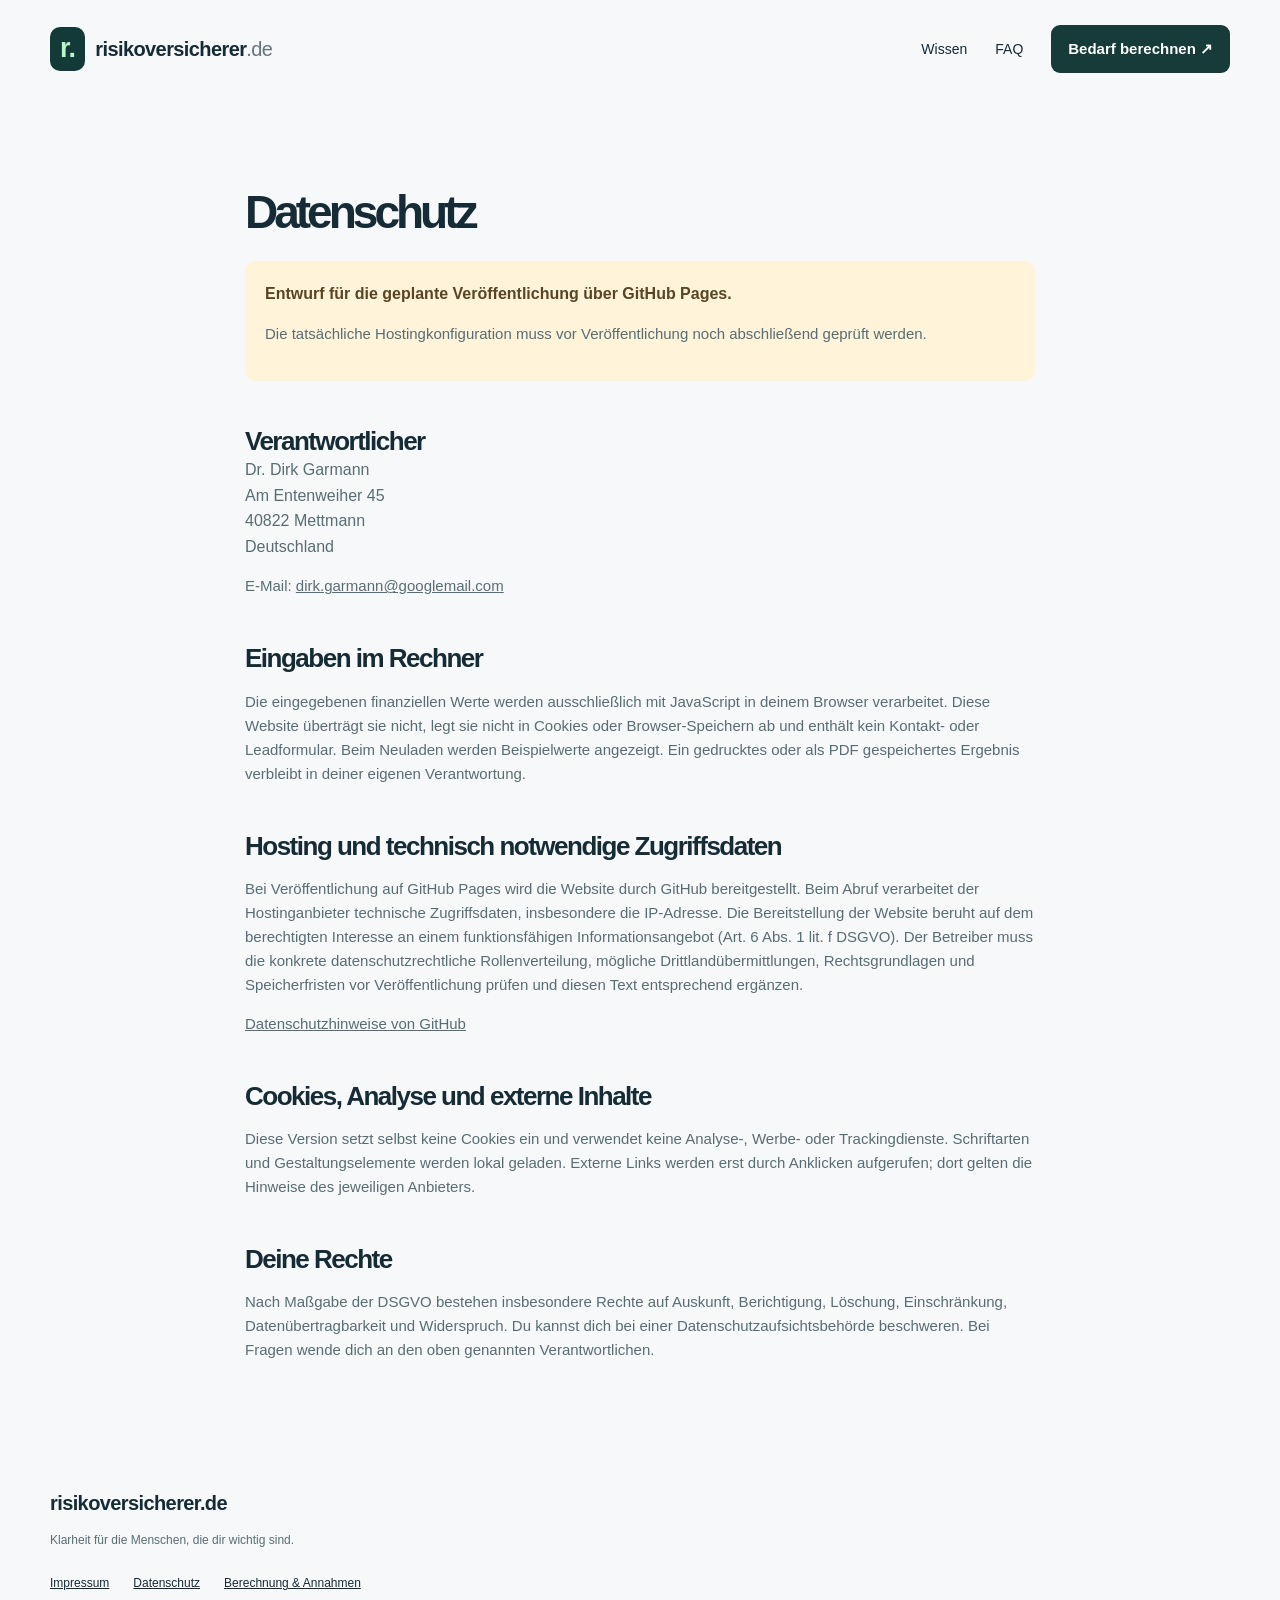
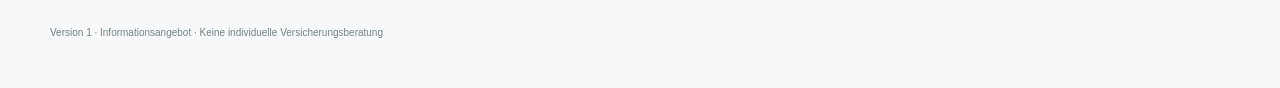
==== datenschutz.html @ a699d67f "Website-Dateien hinzufügen und README aktualisieren" ====
<!doctype html>
<html lang="de">
<head>
  <meta charset="utf-8">
  <meta name="viewport" content="width=device-width,initial-scale=1">
  <meta name="robots" content="noindex,nofollow">
  <meta name="description" content="Datenschutzhinweise von risikoversicherer.de.">
  <title>Datenschutz | risikoversicherer.de</title>
  <link rel="icon" href="assets/icon.svg" type="image/svg+xml">
  <link rel="stylesheet" href="assets/style.css">
  <link rel="stylesheet" href="assets/legal.css">
</head>
<body>
  <a class="skip" href="#main">Zum Inhalt</a>
  <header class="header">
    <a class="brand" href="index.html"><span class="logo">r.</span>risikoversicherer<span class="domain">.de</span></a>
    <nav aria-label="Hauptnavigation">
      <a href="index.html#ratgeber">Wissen</a>
      <a href="index.html#fragen">FAQ</a>
      <a class="button small" href="index.html#rechner">Bedarf berechnen ↗</a>
    </nav>
  </header>

  <main id="main" class="article">
    <h1>Datenschutz</h1>

    <div class="notice" role="note">
      <strong>Entwurf für die geplante Veröffentlichung über GitHub Pages.</strong>
      <p>Die tatsächliche Hostingkonfiguration muss vor Veröffentlichung noch abschließend geprüft werden.</p>
    </div>

    <h2>Verantwortlicher</h2>
    <address>
      Dr. Dirk Garmann<br>
      Am Entenweiher 45<br>
      40822 Mettmann<br>
      Deutschland
    </address>
    <p>E-Mail: <a href="mailto:dirk.garmann@googlemail.com">dirk.garmann@googlemail.com</a></p>

    <h2>Eingaben im Rechner</h2>
    <p>Die eingegebenen finanziellen Werte werden ausschließlich mit JavaScript in deinem Browser verarbeitet. Diese Website überträgt sie nicht, legt sie nicht in Cookies oder Browser-Speichern ab und enthält kein Kontakt- oder Leadformular. Beim Neuladen werden Beispielwerte angezeigt. Ein gedrucktes oder als PDF gespeichertes Ergebnis verbleibt in deiner eigenen Verantwortung.</p>

    <h2>Hosting und technisch notwendige Zugriffsdaten</h2>
    <p>Bei Veröffentlichung auf GitHub Pages wird die Website durch GitHub bereitgestellt. Beim Abruf verarbeitet der Hostinganbieter technische Zugriffsdaten, insbesondere die IP-Adresse. Die Bereitstellung der Website beruht auf dem berechtigten Interesse an einem funktionsfähigen Informationsangebot (Art. 6 Abs. 1 lit. f DSGVO). Der Betreiber muss die konkrete datenschutzrechtliche Rollenverteilung, mögliche Drittlandübermittlungen, Rechtsgrundlagen und Speicherfristen vor Veröffentlichung prüfen und diesen Text entsprechend ergänzen.</p>
    <p><a href="https://docs.github.com/en/site-policy/privacy-policies/github-general-privacy-statement">Datenschutzhinweise von GitHub</a></p>

    <h2>Cookies, Analyse und externe Inhalte</h2>
    <p>Diese Version setzt selbst keine Cookies ein und verwendet keine Analyse-, Werbe- oder Trackingdienste. Schriftarten und Gestaltungselemente werden lokal geladen. Externe Links werden erst durch Anklicken aufgerufen; dort gelten die Hinweise des jeweiligen Anbieters.</p>

    <h2>Deine Rechte</h2>
    <p>Nach Maßgabe der DSGVO bestehen insbesondere Rechte auf Auskunft, Berichtigung, Löschung, Einschränkung, Datenübertragbarkeit und Widerspruch. Du kannst dich bei einer Datenschutzaufsichtsbehörde beschweren. Bei Fragen wende dich an den oben genannten Verantwortlichen.</p>
  </main>

  <footer>
    <a class="brand" href="index.html">risikoversicherer.de</a>
    <p>Klarheit für die Menschen, die dir wichtig sind.</p>
    <div>
      <a href="impressum.html">Impressum</a>
      <a href="datenschutz.html">Datenschutz</a>
      <a href="index.html#methodik">Berechnung &amp; Annahmen</a>
    </div>
    <small>Version 1 · Informationsangebot · Keine individuelle Versicherungsberatung</small>
  </footer>
</body>
</html>
---- assets/style.css ----
*{box-sizing:border-box}html{scroll-behavior:smooth;scroll-padding-top:35px}body{margin:0;background:#f7f8fa;color:#152b35;font-family:Arial,Helvetica,sans-serif;line-height:1.6}a{color:inherit}button,input{font:inherit}a,button,input,summary{ -webkit-tap-highlight-color:transparent}a:focus-visible,button:focus-visible,input:focus-visible,summary:focus-visible{outline:3px solid #007e69;outline-offset:5px}.header{max-width:1240px;margin:auto;padding:25px 30px;display:flex;align-items:center;justify-content:space-between;gap:24px}.brand{display:flex;align-items:center;font-size:20px;font-weight:700;letter-spacing:-.6px;text-decoration:none}.logo{background:#143a38;color:#b8f6ca;padding:0 10px;border-radius:10px;margin-right:10px;font-size:27px}.domain{font-weight:400;color:#64757b}nav{display:flex;gap:28px;align-items:center}nav a{text-decoration:none;font-size:14px}.button{background:#b9f2c8;color:#16372b;border:0;border-radius:9px;display:inline-flex;justify-content:center;align-items:center;gap:30px;padding:17px 25px;text-decoration:none;font-weight:700;font-size:15px;cursor:pointer}.button:hover{background:#a0e8b4}.small{padding:12px 17px;background:#163b38;color:white}.hero{max-width:1240px;margin:20px auto 55px;padding:40px 30px;display:grid;grid-template-columns:1fr 1fr;gap:65px;align-items:center}.eyebrow{font-size:11px;font-weight:700;letter-spacing:1.8px}.eyebrow span{display:inline-block;width:7px;height:7px;border-radius:50%;background:#458f6a;margin-right:7px}h1{font-size:clamp(48px,5.5vw,76px);line-height:1.05;letter-spacing:-4px;margin:25px 0}h1 em{font-style:normal;color:#348269}.lead{font-size:18px;color:#5b6d74;max-width:470px;margin-bottom:28px}.micro{font-size:11px;color:#687a7e;margin-top:17px}.hero-visual{position:relative;min-height:470px;background:#173c39;border-radius:24px;overflow:hidden;display:flex;flex-direction:column;justify-content:center;padding:45px 35px;color:white}.visual-label{font-size:10px;letter-spacing:2px;position:absolute;top:28px;left:35px;color:#adccc0}.orbit{position:absolute;width:550px;height:550px;border:1px solid #47715a;border-radius:50%;left:100px;top:-210px}.orbit-two{width:650px;height:650px;left:45px;top:-255px}.example{position:relative;background:#fff;color:#173b35;border-radius:15px;padding:27px;box-shadow:0 20px 45px #071d2330}.example .eyebrow{color:#6b8279}.example-amount{font-size:53px;letter-spacing:-2px;font-weight:700;line-height:1.3;margin-top:14px}.example-amount span{font-size:30px;font-weight:400}.example p{font-size:12px;color:#6c7a7b}.segments{display:flex;height:10px;border-radius:8px;overflow:hidden;gap:4px;margin:22px 0 12px}.segments span:nth-child(1){background:#358571;width:38%}.segments span:nth-child(2){background:#b6dfba;width:56%}.segments span:nth-child(3){background:#d5dddf;width:6%}.legend{display:flex;flex-direction:column;font-size:11px;color:#617471;gap:3px}.example-bottom{margin-top:20px;padding-top:17px;border-top:1px solid #e8eeee;display:flex;justify-content:space-between;font-size:10px;align-items:center;gap:10px}.badge{background:#edf7ed;padding:5px 9px;border-radius:5px}.floating{position:relative;margin:20px 0 0 auto;font-size:12px;color:#d6ecdb}.trust-strip{max-width:1180px;margin:auto;border-block:1px solid #dde5e6;display:flex;justify-content:space-between;padding:25px 0;font-size:13px;color:#51666a}.section{max-width:1240px;margin:auto;padding:85px 30px}.section-heading{display:grid;grid-template-columns:1fr 1fr;gap:70px;align-items:end;margin-bottom:35px}h2{font-size:39px;line-height:1.2;letter-spacing:-1.5px;margin:15px 0 0}h3{line-height:1.3}p{color:#586d73}.section-heading>p{margin:0;max-width:470px}.calculator{display:grid;grid-template-columns:1.4fr 1fr;border:1px solid #dbe4e4;background:#fff;border-radius:18px;overflow:hidden;box-shadow:0 12px 45px #18343408}.calculator form{padding:32px}.form-head{display:flex;justify-content:space-between;align-items:center;gap:12px;margin-bottom:25px}.form-head h3{margin:0;font-size:19px}.form-head span{font-size:10px;color:#718186}.fields{display:grid;grid-template-columns:1fr 1fr;gap:24px 20px}label{font-size:12px;font-weight:700;display:block}input[type=number]{display:block;width:100%;margin:9px 0 7px;padding:12px 14px;font-size:19px;font-weight:700;background:#f8faf9;border:1px solid #d5dfdf;border-radius:7px;color:#1f4037}label small{display:block;font-size:10px;font-weight:400;color:#697a7f;line-height:1.5}.range-label{margin-top:27px;display:flex;justify-content:space-between}.range-label strong{color:#28745c}input[type=range]{width:100%;accent-color:#377f65;margin:15px 0 0}.range-ends{display:flex;justify-content:space-between;font-size:10px;color:#72868a}.hint{font-size:11px;margin:18px 0 24px}.text-button{background:none;border:0;font-size:11px;color:#5c7177;text-decoration:underline;cursor:pointer;padding:12px}.result{background:#173d38;color:white;padding:35px;display:flex;flex-direction:column}.result .eyebrow{color:#bcdfc9}.result h3{font-size:44px;letter-spacing:-1.7px;line-height:1.2;margin:23px 0 6px;overflow-wrap:anywhere}.result p{color:#c2d7ce;font-size:12px}.result-lines{margin:25px 0}.result-lines>div{display:flex;justify-content:space-between;gap:20px;font-size:11px;padding:13px 0;border-bottom:1px solid #ffffff20}.result-lines strong{white-space:nowrap}.result-note{line-height:1.7}.secondary{background:#ffffff10;border:1px solid #5b7b6d;color:white;margin-top:15px}.secondary:hover{background:#ffffff20}.result-link{font-size:11px;text-align:center;margin-top:18px}.privacy-note{margin-top:auto!important;padding-top:28px;font-size:10px!important}.knowledge{border-top:1px solid #dde5e6}.cards{display:grid;grid-template-columns:repeat(3,1fr);gap:22px;margin-top:35px}.cards a{padding:30px;background:white;border:1px solid #e0e7e5;border-radius:13px;text-decoration:none;transition:transform .15s}.cards a:hover{transform:translateY(-4px)}.card-number{font-size:10px;letter-spacing:1px;color:#5d8877}.cards h3{font-size:23px;letter-spacing:-.5px;margin:25px 0 15px}.cards p{font-size:13px;min-height:65px}.cards a>span:last-child{font-size:12px;font-weight:700}.method{display:grid;grid-template-columns:1fr 1fr;gap:60px;background:#edf2ee;border-radius:18px}.method p{font-size:13px}.formula{font-size:19px;font-weight:700;line-height:1.8;border-left:3px solid #3c8b6b;padding:12px 22px;margin:25px 0}.faq{max-width:960px}details{border-bottom:1px solid #dbe3e2;padding:22px 0}details:first-of-type{margin-top:30px}summary{font-weight:700;cursor:pointer;font-size:15px}details p{font-size:14px;max-width:700px}.closing{text-align:center;background:#173d38;color:#fff;padding:65px 25px}.closing .eyebrow{color:#b4d9c4}.closing h2{font-size:47px;margin:20px 0 30px}footer{max-width:1240px;margin:auto;padding:45px 30px}footer p{font-size:12px}footer div{display:flex;gap:24px;margin:24px 0;font-size:12px}footer small{font-size:10px;color:#748385}.skip{position:absolute;left:10px;top:-100px;background:white;padding:10px;z-index:9}.skip:focus{top:10px}.article{max-width:850px;min-height:60vh;margin:35px auto;padding:30px}.article h1{font-size:46px}.article h2{font-size:26px;margin-top:45px}.article p,.article li{font-size:15px}.notice{background:#fff3da;padding:20px;border-radius:10px;color:#594423}#error{color:#ae2626;font-size:12px}@media(max-width:850px){.hero{gap:30px}.hero-visual{padding:30px 22px;min-height:430px}.example-amount{font-size:43px}.calculator{grid-template-columns:1fr}.result h3{font-size:45px}.cards{gap:12px}.cards a{padding:20px}.method{margin:0 20px}.header nav{gap:16px}.brand{font-size:17px}}@media(max-width:620px){.header{padding:20px;align-items:flex-start}nav>a:not(.button){display:none}.header .brand .domain{display:none}.logo{font-size:21px;margin-right:7px}.small{font-size:11px;padding:10px}.hero{grid-template-columns:1fr;margin:0 0 25px;padding:30px 20px;gap:30px}h1{font-size:57px;letter-spacing:-3px}.hero-visual{min-height:350px;padding:55px 25px 25px}.trust-strip{margin:0 20px;font-size:10px;gap:12px}.section{padding:55px 20px}.section-heading{grid-template-columns:1fr;gap:20px}h2{font-size:31px}.calculator form,.result{padding:24px}.fields{gap:20px 15px}.fields label{font-size:11px}.form-head{align-items:flex-start}.cards{grid-template-columns:1fr}.cards p{min-height:0}.method{grid-template-columns:1fr;gap:20px;padding:30px 24px}.article{padding:20px}.article h1{font-size:37px}footer div{flex-wrap:wrap}.closing h2{font-size:38px}}@media(prefers-reduced-motion:reduce){html{scroll-behavior:auto}.cards a{transition:none}}@media print{.header,.hero,.trust-strip,.knowledge,.method,.faq,.closing,footer,.button,.text-button,.result-link{display:none!important}.section{padding:0}.calculator{grid-template-columns:1fr 1fr;box-shadow:none}.result{background:white;color:black}.result p,.result .eyebrow{color:#333}.result-lines>div{border-color:#ccc}.calculator form{padding:12px}.fields{gap:12px}input{border:none!important}body{background:white}.privacy-note{display:none}.section-heading{margin-bottom:20px}h2{font-size:25px}}
---- assets/legal.css ----
.article address {
  color: #586d73;
  font-style: normal;
}

.legal-todo {
  background: #fff3da;
  border-radius: 4px;
  color: #594423;
  padding: 1px 4px;
}
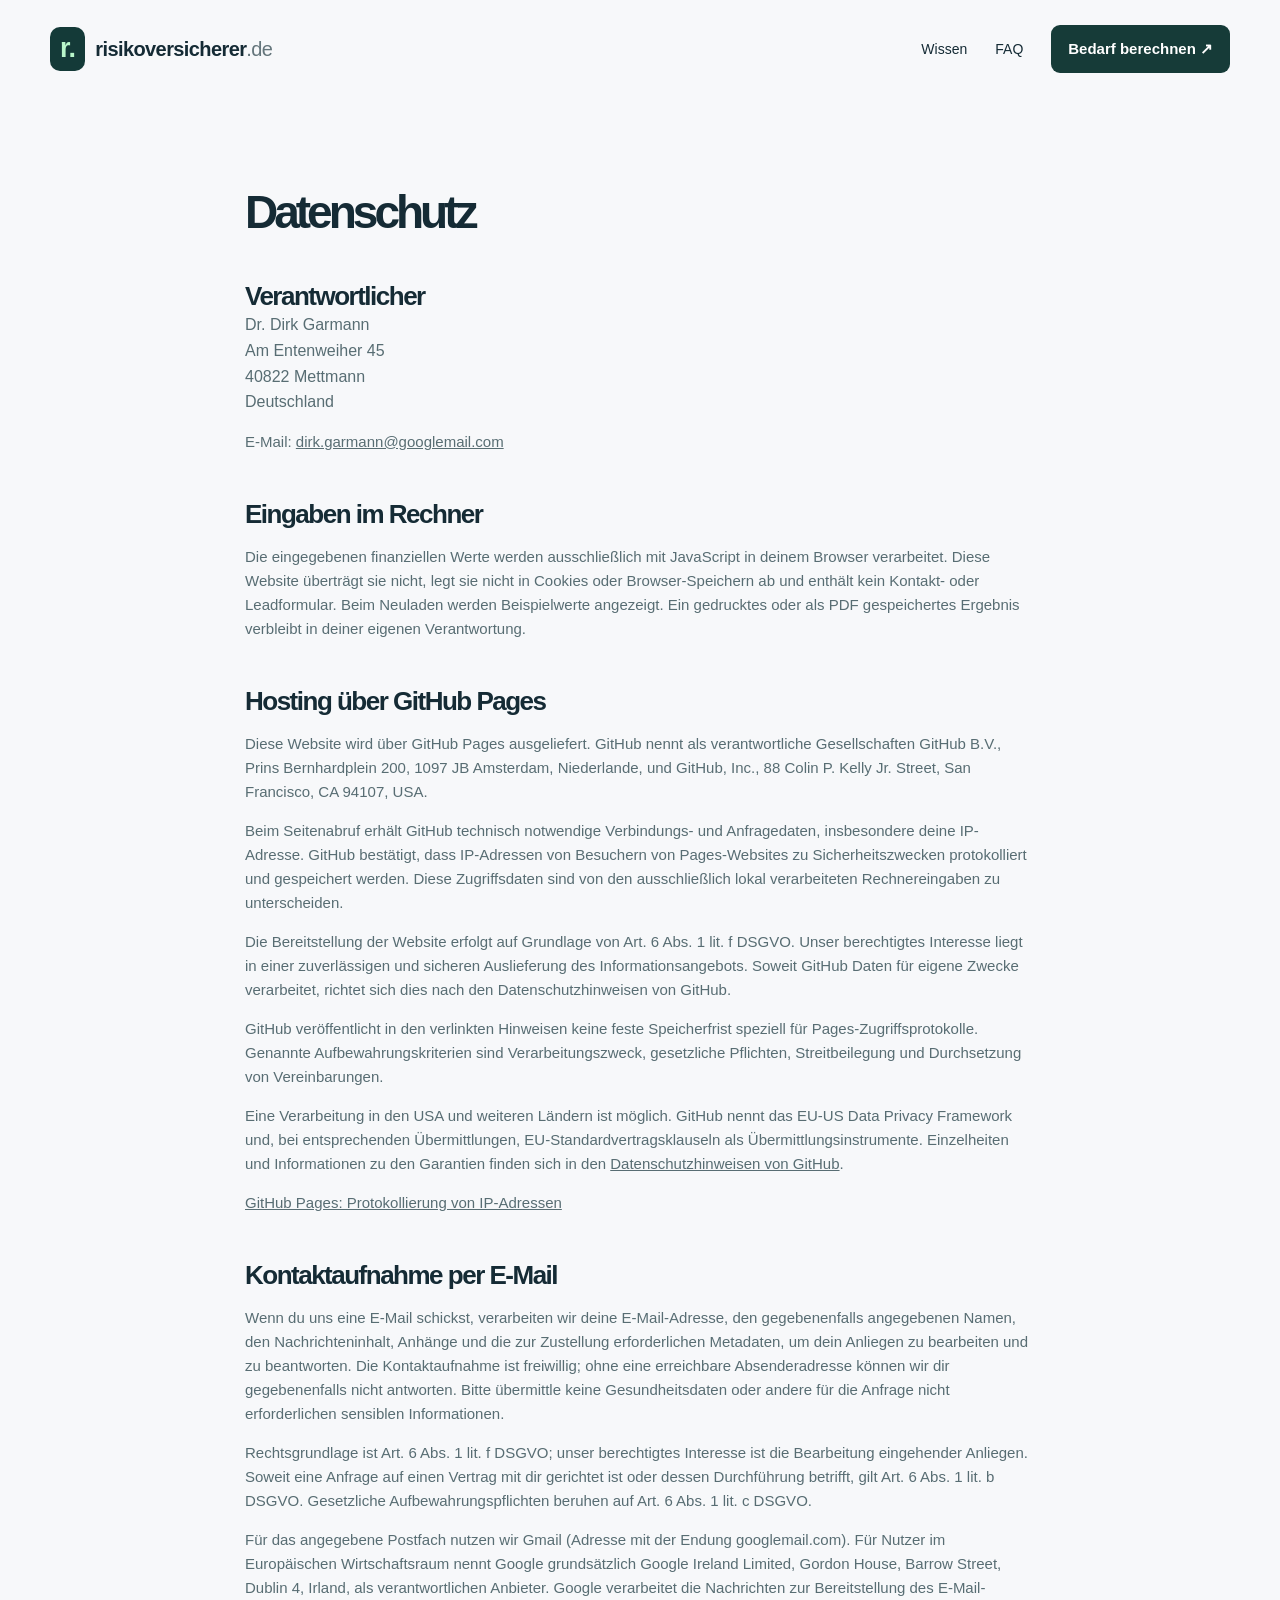
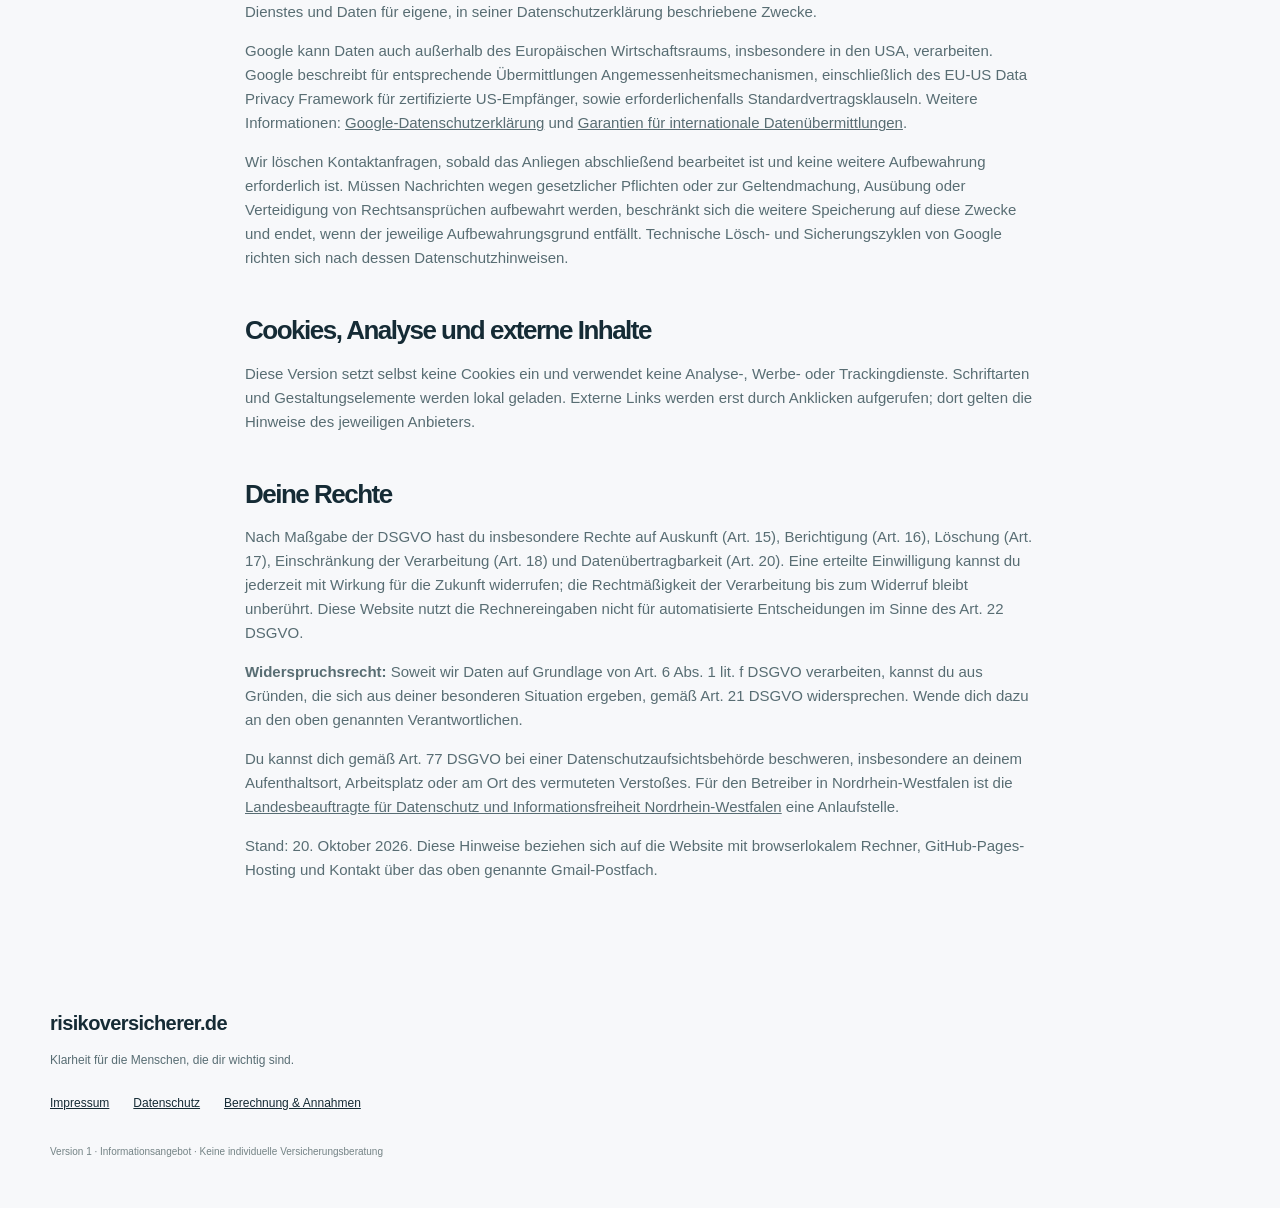
==== commit 08f961f1: "Add files via upload" ====
--- a/datenschutz.html
+++ b/datenschutz.html
@@ -24,10 +24,6 @@
   <main id="main" class="article">
     <h1>Datenschutz</h1>
 
-    <div class="notice" role="note">
-      <strong>Entwurf für die geplante Veröffentlichung über GitHub Pages.</strong>
-      <p>Die tatsächliche Hostingkonfiguration muss vor Veröffentlichung noch abschließend geprüft werden.</p>
-    </div>
 
     <h2>Verantwortlicher</h2>
     <address>
@@ -41,15 +37,29 @@
     <h2>Eingaben im Rechner</h2>
     <p>Die eingegebenen finanziellen Werte werden ausschließlich mit JavaScript in deinem Browser verarbeitet. Diese Website überträgt sie nicht, legt sie nicht in Cookies oder Browser-Speichern ab und enthält kein Kontakt- oder Leadformular. Beim Neuladen werden Beispielwerte angezeigt. Ein gedrucktes oder als PDF gespeichertes Ergebnis verbleibt in deiner eigenen Verantwortung.</p>
 
-    <h2>Hosting und technisch notwendige Zugriffsdaten</h2>
-    <p>Bei Veröffentlichung auf GitHub Pages wird die Website durch GitHub bereitgestellt. Beim Abruf verarbeitet der Hostinganbieter technische Zugriffsdaten, insbesondere die IP-Adresse. Die Bereitstellung der Website beruht auf dem berechtigten Interesse an einem funktionsfähigen Informationsangebot (Art. 6 Abs. 1 lit. f DSGVO). Der Betreiber muss die konkrete datenschutzrechtliche Rollenverteilung, mögliche Drittlandübermittlungen, Rechtsgrundlagen und Speicherfristen vor Veröffentlichung prüfen und diesen Text entsprechend ergänzen.</p>
-    <p><a href="https://docs.github.com/en/site-policy/privacy-policies/github-general-privacy-statement">Datenschutzhinweise von GitHub</a></p>
+    <h2>Hosting über GitHub Pages</h2>
+    <p>Diese Website wird über GitHub Pages ausgeliefert. GitHub nennt als verantwortliche Gesellschaften GitHub B.V., Prins Bernhardplein 200, 1097 JB Amsterdam, Niederlande, und GitHub, Inc., 88 Colin P. Kelly Jr. Street, San Francisco, CA 94107, USA.</p>
+    <p>Beim Seitenabruf erhält GitHub technisch notwendige Verbindungs- und Anfragedaten, insbesondere deine IP-Adresse. GitHub bestätigt, dass IP-Adressen von Besuchern von Pages-Websites zu Sicherheitszwecken protokolliert und gespeichert werden. Diese Zugriffsdaten sind von den ausschließlich lokal verarbeiteten Rechnereingaben zu unterscheiden.</p>
+    <p>Die Bereitstellung der Website erfolgt auf Grundlage von Art. 6 Abs. 1 lit. f DSGVO. Unser berechtigtes Interesse liegt in einer zuverlässigen und sicheren Auslieferung des Informationsangebots. Soweit GitHub Daten für eigene Zwecke verarbeitet, richtet sich dies nach den Datenschutzhinweisen von GitHub.</p>
+    <p>GitHub veröffentlicht in den verlinkten Hinweisen keine feste Speicherfrist speziell für Pages-Zugriffsprotokolle. Genannte Aufbewahrungskriterien sind Verarbeitungszweck, gesetzliche Pflichten, Streitbeilegung und Durchsetzung von Vereinbarungen.</p>
+    <p>Eine Verarbeitung in den USA und weiteren Ländern ist möglich. GitHub nennt das EU-US Data Privacy Framework und, bei entsprechenden Übermittlungen, EU-Standardvertragsklauseln als Übermittlungsinstrumente. Einzelheiten und Informationen zu den Garantien finden sich in den <a href="https://docs.github.com/en/site-policy/privacy-policies/github-general-privacy-statement#international-data-transfers">Datenschutzhinweisen von GitHub</a>.</p>
+    <p><a href="https://docs.github.com/en/pages/getting-started-with-github-pages/what-is-github-pages#data-collection">GitHub Pages: Protokollierung von IP-Adressen</a></p>
+
+    <h2>Kontaktaufnahme per E-Mail</h2>
+    <p>Wenn du uns eine E-Mail schickst, verarbeiten wir deine E-Mail-Adresse, den gegebenenfalls angegebenen Namen, den Nachrichteninhalt, Anhänge und die zur Zustellung erforderlichen Metadaten, um dein Anliegen zu bearbeiten und zu beantworten. Die Kontaktaufnahme ist freiwillig; ohne eine erreichbare Absenderadresse können wir dir gegebenenfalls nicht antworten. Bitte übermittle keine Gesundheitsdaten oder andere für die Anfrage nicht erforderlichen sensiblen Informationen.</p>
+    <p>Rechtsgrundlage ist Art. 6 Abs. 1 lit. f DSGVO; unser berechtigtes Interesse ist die Bearbeitung eingehender Anliegen. Soweit eine Anfrage auf einen Vertrag mit dir gerichtet ist oder dessen Durchführung betrifft, gilt Art. 6 Abs. 1 lit. b DSGVO. Gesetzliche Aufbewahrungspflichten beruhen auf Art. 6 Abs. 1 lit. c DSGVO.</p>
+    <p>Für das angegebene Postfach nutzen wir Gmail (Adresse mit der Endung googlemail.com). Für Nutzer im Europäischen Wirtschaftsraum nennt Google grundsätzlich Google Ireland Limited, Gordon House, Barrow Street, Dublin 4, Irland, als verantwortlichen Anbieter. Google verarbeitet die Nachrichten zur Bereitstellung des E-Mail-Dienstes und Daten für eigene, in seiner Datenschutzerklärung beschriebene Zwecke.</p>
+    <p>Google kann Daten auch außerhalb des Europäischen Wirtschaftsraums, insbesondere in den USA, verarbeiten. Google beschreibt für entsprechende Übermittlungen Angemessenheitsmechanismen, einschließlich des EU-US Data Privacy Framework für zertifizierte US-Empfänger, sowie erforderlichenfalls Standardvertragsklauseln. Weitere Informationen: <a href="https://policies.google.com/privacy?hl=de">Google-Datenschutzerklärung</a> und <a href="https://policies.google.com/privacy/frameworks?hl=de">Garantien für internationale Datenübermittlungen</a>.</p>
+    <p>Wir löschen Kontaktanfragen, sobald das Anliegen abschließend bearbeitet ist und keine weitere Aufbewahrung erforderlich ist. Müssen Nachrichten wegen gesetzlicher Pflichten oder zur Geltendmachung, Ausübung oder Verteidigung von Rechtsansprüchen aufbewahrt werden, beschränkt sich die weitere Speicherung auf diese Zwecke und endet, wenn der jeweilige Aufbewahrungsgrund entfällt. Technische Lösch- und Sicherungszyklen von Google richten sich nach dessen Datenschutzhinweisen.</p>
 
     <h2>Cookies, Analyse und externe Inhalte</h2>
     <p>Diese Version setzt selbst keine Cookies ein und verwendet keine Analyse-, Werbe- oder Trackingdienste. Schriftarten und Gestaltungselemente werden lokal geladen. Externe Links werden erst durch Anklicken aufgerufen; dort gelten die Hinweise des jeweiligen Anbieters.</p>
 
     <h2>Deine Rechte</h2>
-    <p>Nach Maßgabe der DSGVO bestehen insbesondere Rechte auf Auskunft, Berichtigung, Löschung, Einschränkung, Datenübertragbarkeit und Widerspruch. Du kannst dich bei einer Datenschutzaufsichtsbehörde beschweren. Bei Fragen wende dich an den oben genannten Verantwortlichen.</p>
+    <p>Nach Maßgabe der DSGVO hast du insbesondere Rechte auf Auskunft (Art. 15), Berichtigung (Art. 16), Löschung (Art. 17), Einschränkung der Verarbeitung (Art. 18) und Datenübertragbarkeit (Art. 20). Eine erteilte Einwilligung kannst du jederzeit mit Wirkung für die Zukunft widerrufen; die Rechtmäßigkeit der Verarbeitung bis zum Widerruf bleibt unberührt. Diese Website nutzt die Rechnereingaben nicht für automatisierte Entscheidungen im Sinne des Art. 22 DSGVO.</p>
+    <p><strong>Widerspruchsrecht:</strong> Soweit wir Daten auf Grundlage von Art. 6 Abs. 1 lit. f DSGVO verarbeiten, kannst du aus Gründen, die sich aus deiner besonderen Situation ergeben, gemäß Art. 21 DSGVO widersprechen. Wende dich dazu an den oben genannten Verantwortlichen.</p>
+    <p>Du kannst dich gemäß Art. 77 DSGVO bei einer Datenschutzaufsichtsbehörde beschweren, insbesondere an deinem Aufenthaltsort, Arbeitsplatz oder am Ort des vermuteten Verstoßes. Für den Betreiber in Nordrhein-Westfalen ist die <a href="https://www.ldi.nrw.de/kontakt">Landesbeauftragte für Datenschutz und Informationsfreiheit Nordrhein-Westfalen</a> eine Anlaufstelle.</p>
+    <p>Stand: 20. Oktober 2026. Diese Hinweise beziehen sich auf die Website mit browserlokalem Rechner, GitHub-Pages-Hosting und Kontakt über das oben genannte Gmail-Postfach.</p>
   </main>
 
   <footer>
